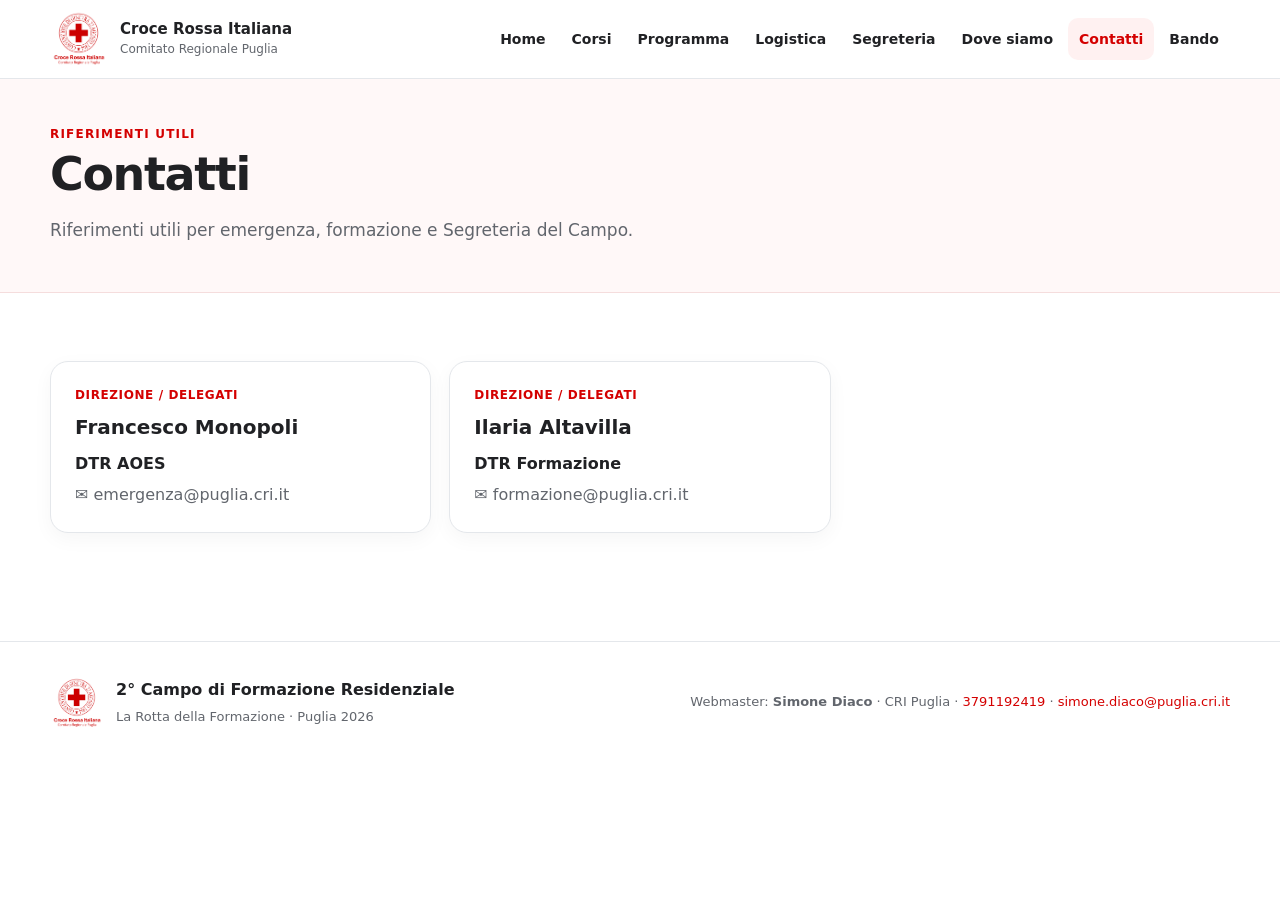
==== contatti.html @ 98f7eca7 "Add files via upload" ====
<!doctype html><html lang="it"><head><meta charset="utf-8"><meta name="viewport" content="width=device-width,initial-scale=1,viewport-fit=cover"><meta name="theme-color" content="#d40000"><title>Contatti | Campo Scuola CRI Puglia</title><meta name="description" content="Portale del 2° Campo di Formazione Residenziale CRI Puglia"><link rel="stylesheet" href="assets/css/style.css"></head><body><header class="topbar"><div class="container topbar-inner"><a class="brand" href="index.html"><img src="assets/img/logo-cri-puglia.png" alt="Croce Rossa Italiana - Comitato Regionale Puglia"><div class="brand-copy"><strong>Croce Rossa Italiana</strong><span>Comitato Regionale Puglia</span></div></a><nav class="nav"><a href="index.html">Home</a><a href="corsi.html">Corsi</a><a href="programma.html">Programma</a><a href="logistica.html">Logistica</a><a href="segreteria.html">Segreteria</a><a href="dove-siamo.html">Dove siamo</a><a class="active" href="contatti.html">Contatti</a><a href="bando.html">Bando</a></nav><button class="menu-btn" aria-label="Apri menu" aria-expanded="false">☰</button></div></header>
<main><section class="page-hero"><div class="container"><div class="kicker">Riferimenti utili</div><h1>Contatti</h1><p>Riferimenti utili per emergenza, formazione e Segreteria del Campo.</p></div></section><section class="section"><div class="container"><div class="contact-grid" data-contacts></div></div></section></main><footer class="footer"><div class="container footer-inner"><div class="footer-brand"><img src="assets/img/logo-cri-puglia.png" alt="CRI Puglia"><div><strong>2° Campo di Formazione Residenziale</strong><br><span style="color:var(--muted);font-size:13px">La Rotta della Formazione · Puglia 2026</span></div></div><p data-webmaster>Webmaster: Simone Diaco · CRI Puglia · 3791192419 · simone.diaco@puglia.cri.it</p></div></footer><script src="assets/js/config.js"></script><script src="assets/js/app.js"></script>
</body></html>
---- assets/css/style.css ----
:root{--cri:#d40000;--cri-dark:#a60000;--ink:#202124;--muted:#62666d;--line:#e4e7eb;--soft:#f7f7f8;--white:#fff;--shadow:0 12px 35px rgba(20,20,20,.08);--radius:18px;--max:1180px}*{box-sizing:border-box}html{scroll-behavior:smooth}body{margin:0;font-family:Inter,system-ui,-apple-system,"Segoe UI",Roboto,Arial,sans-serif;color:var(--ink);background:#fff;line-height:1.58}a{color:inherit}.container{width:min(calc(100% - 32px),var(--max));margin:auto}.topbar{position:sticky;top:0;z-index:100;background:rgba(255,255,255,.96);backdrop-filter:blur(12px);border-bottom:1px solid var(--line)}.topbar-inner{min-height:78px;display:flex;align-items:center;gap:24px}.brand{display:flex;align-items:center;gap:12px;text-decoration:none;min-width:max-content}.brand img{height:58px;width:auto;display:block}.brand-copy{display:flex;flex-direction:column;line-height:1.15}.brand-copy strong{font-size:15px}.brand-copy span{font-size:12px;color:var(--muted);margin-top:4px}.nav{margin-left:auto;display:flex;align-items:center;gap:4px}.nav a{text-decoration:none;padding:10px 11px;border-radius:10px;font-size:14px;font-weight:650}.nav a:hover,.nav a.active{background:#fff1f1;color:var(--cri)}.menu-btn{display:none;margin-left:auto;border:1px solid var(--line);background:#fff;border-radius:10px;width:44px;height:44px;font-size:22px}.hero{padding:64px 0 48px;background:linear-gradient(145deg,#fff 0%,#fff 54%,#fff1f1 100%)}.hero-grid{display:grid;grid-template-columns:1.1fr .9fr;gap:54px;align-items:center}.eyebrow{display:inline-flex;align-items:center;gap:8px;color:var(--cri);font-weight:800;text-transform:uppercase;letter-spacing:.09em;font-size:12px}.hero h1{font-size:clamp(40px,5.8vw,72px);line-height:.98;letter-spacing:-.045em;margin:18px 0 22px}.hero h1 span{color:var(--cri)}.hero p{font-size:18px;color:var(--muted);max-width:720px}.hero-actions{display:flex;gap:12px;flex-wrap:wrap;margin:28px 0}.btn{display:inline-flex;align-items:center;justify-content:center;gap:9px;border-radius:12px;padding:13px 18px;font-weight:750;text-decoration:none;border:1px solid transparent;cursor:pointer}.btn.primary{background:var(--cri);color:#fff}.btn.primary:hover{background:var(--cri-dark)}.btn.secondary{background:#fff;border-color:var(--line)}.btn.secondary:hover{border-color:#bbb}.field-logo-wrap{background:#fff;border:1px solid var(--line);border-radius:26px;padding:18px;box-shadow:var(--shadow)}.field-logo-wrap img{display:block;width:100%;border-radius:16px}.event-meta{display:grid;grid-template-columns:repeat(4,1fr);gap:12px;margin-top:30px}.meta-box{border-top:3px solid var(--cri);padding-top:10px}.meta-box b{display:block;font-size:13px}.meta-box span{font-size:13px;color:var(--muted)}.section{padding:68px 0}.section.soft{background:var(--soft)}.section-head{display:flex;justify-content:space-between;align-items:end;gap:24px;margin-bottom:30px}.section-head h2,.page-hero h1{font-size:clamp(30px,4vw,46px);line-height:1.08;letter-spacing:-.03em;margin:6px 0}.section-head p{max-width:570px;color:var(--muted);margin:0}.kicker{color:var(--cri);text-transform:uppercase;font-size:12px;font-weight:800;letter-spacing:.1em}.quick-grid{display:grid;grid-template-columns:repeat(4,1fr);gap:14px;margin-top:-24px;position:relative;z-index:2}.quick-card,.card{background:#fff;border:1px solid var(--line);border-radius:var(--radius);box-shadow:0 6px 20px rgba(20,20,20,.04)}.quick-card{padding:20px;text-decoration:none;transition:.18s}.quick-card:hover{transform:translateY(-3px);box-shadow:var(--shadow)}.quick-card .ico{font-size:24px}.quick-card b{display:block;margin-top:9px}.quick-card small{display:block;color:var(--muted);margin-top:3px}.grid-2{display:grid;grid-template-columns:repeat(2,1fr);gap:18px}.grid-3{display:grid;grid-template-columns:repeat(3,1fr);gap:18px}.card{padding:24px}.card h3{margin:0 0 10px}.card p:last-child{margin-bottom:0}.page-hero{padding:46px 0 32px;background:#fff8f8;border-bottom:1px solid #f5dddd}.page-hero p{color:var(--muted);max-width:780px;font-size:17px}.notice{padding:16px 18px;border-left:4px solid var(--cri);background:#fff4f4;border-radius:0 12px 12px 0}.list-clean{padding-left:20px}.list-clean li{margin:7px 0}.course-grid{display:grid;grid-template-columns:repeat(3,1fr);gap:18px}.course-card{display:flex;flex-direction:column}.course-code{display:inline-flex;align-self:flex-start;background:#fff1f1;color:var(--cri);font-weight:800;font-size:12px;padding:6px 9px;border-radius:999px}.course-card .btn{margin-top:auto}.course-card h3{margin:14px 0 8px}.course-meta{font-size:14px;color:var(--muted);margin-bottom:16px}.course-detail{display:grid;grid-template-columns:1.2fr .8fr;gap:24px}.aside-card{position:sticky;top:102px;height:max-content}.info-row{display:grid;grid-template-columns:150px 1fr;gap:16px;padding:13px 0;border-bottom:1px solid var(--line)}.info-row:last-child{border-bottom:0}.info-row b{font-size:13px}.info-row span{color:var(--muted)}.contact-grid{display:grid;grid-template-columns:repeat(3,1fr);gap:18px}.contact-card .role{color:var(--cri);font-weight:800;font-size:12px;text-transform:uppercase;letter-spacing:.05em}.contact-card .name{font-size:20px;font-weight:800;margin:7px 0}.contact-card a{display:block;color:var(--muted);text-decoration:none;margin-top:6px;word-break:break-word}.contact-card a:hover{color:var(--cri)}.map-wrap{border:1px solid var(--line);border-radius:var(--radius);overflow:hidden;box-shadow:var(--shadow);background:#fff}.map-wrap iframe{display:block;width:100%;height:520px;border:0}.pdf-frame{width:100%;height:78vh;border:1px solid var(--line);border-radius:14px;background:#f3f3f3}.footer{border-top:1px solid var(--line);background:#fff;padding:34px 0;margin-top:40px}.footer-inner{display:flex;align-items:center;justify-content:space-between;gap:24px}.footer-brand{display:flex;align-items:center;gap:12px}.footer-brand img{height:54px}.footer p{color:var(--muted);font-size:13px;margin:0;text-align:right}.footer a{color:var(--cri);text-decoration:none}.timeline{border-left:3px solid #f0c5c5;margin-left:8px;padding-left:24px}.timeline-item{position:relative;margin:0 0 26px}.timeline-item:before{content:"";position:absolute;left:-33px;top:7px;width:14px;height:14px;border-radius:50%;background:var(--cri);box-shadow:0 0 0 5px #fff}.timeline-item b{display:block}.timeline-item span{color:var(--muted)}.mobile-only{display:none}@media(max-width:980px){.nav{display:none;position:absolute;top:78px;left:0;right:0;background:#fff;border-bottom:1px solid var(--line);padding:10px 16px 18px;flex-direction:column;align-items:stretch}.nav.open{display:flex}.menu-btn{display:block}.hero-grid,.course-detail{grid-template-columns:1fr}.field-logo-wrap{max-width:600px}.event-meta{grid-template-columns:repeat(2,1fr)}.quick-grid{grid-template-columns:repeat(2,1fr)}.course-grid,.grid-3,.contact-grid{grid-template-columns:repeat(2,1fr)}.aside-card{position:static}.brand-copy{display:none}}@media(max-width:640px){.container{width:min(calc(100% - 24px),var(--max))}.topbar-inner{min-height:70px}.brand img{height:50px}.nav{top:70px}.hero{padding:38px 0 32px}.hero-grid{gap:28px}.hero h1{font-size:42px}.hero p{font-size:16px}.hero-actions .btn{flex:1 1 100%}.event-meta,.quick-grid,.grid-2,.grid-3,.course-grid,.contact-grid{grid-template-columns:1fr}.section{padding:48px 0}.section-head{display:block}.section-head p{margin-top:12px}.page-hero{padding:34px 0 24px}.info-row{grid-template-columns:1fr;gap:3px}.map-wrap iframe{height:420px}.pdf-frame{height:70vh}.footer-inner{display:block}.footer p{text-align:left;margin-top:18px}.footer-brand img{height:48px}.field-logo-wrap{padding:10px;border-radius:18px}.mobile-only{display:block}}

.course-actions{display:flex;flex-wrap:wrap;gap:10px;margin-top:14px}.course-actions .btn{margin:0}@media(max-width:640px){.course-actions{flex-direction:column}.course-actions .btn{width:100%;text-align:center}}
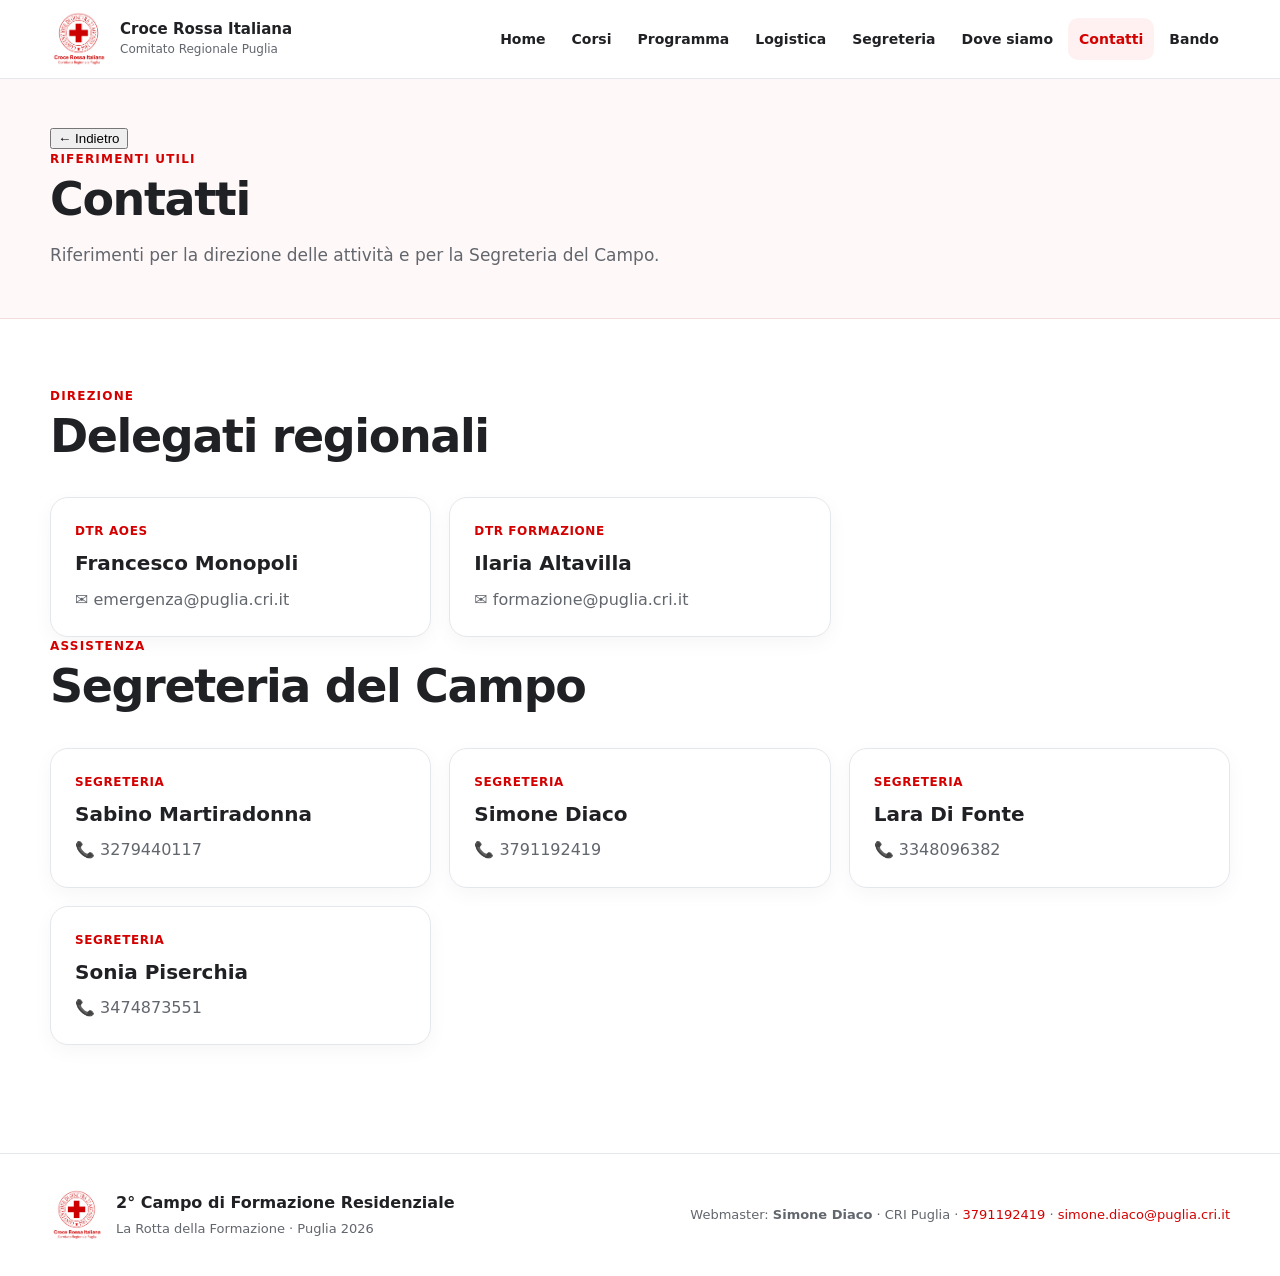
==== commit cd83aa36: "Separa contatti direzione e segreteria" ====
--- a/contatti.html
+++ b/contatti.html
@@ -1,3 +1,2 @@
 <!doctype html><html lang="it"><head><meta charset="utf-8"><meta name="viewport" content="width=device-width,initial-scale=1,viewport-fit=cover"><meta name="theme-color" content="#d40000"><title>Contatti | Campo Scuola CRI Puglia</title><meta name="description" content="Portale del 2° Campo di Formazione Residenziale CRI Puglia"><link rel="stylesheet" href="assets/css/style.css"></head><body><header class="topbar"><div class="container topbar-inner"><a class="brand" href="index.html"><img src="assets/img/logo-cri-puglia.png" alt="Croce Rossa Italiana - Comitato Regionale Puglia"><div class="brand-copy"><strong>Croce Rossa Italiana</strong><span>Comitato Regionale Puglia</span></div></a><nav class="nav"><a href="index.html">Home</a><a href="corsi.html">Corsi</a><a href="programma.html">Programma</a><a href="logistica.html">Logistica</a><a href="segreteria.html">Segreteria</a><a href="dove-siamo.html">Dove siamo</a><a class="active" href="contatti.html">Contatti</a><a href="bando.html">Bando</a></nav><button class="menu-btn" aria-label="Apri menu" aria-expanded="false">☰</button></div></header>
-<main><section class="page-hero"><div class="container"><div class="kicker">Riferimenti utili</div><h1>Contatti</h1><p>Riferimenti utili per emergenza, formazione e Segreteria del Campo.</p></div></section><section class="section"><div class="container"><div class="contact-grid" data-contacts></div></div></section></main><footer class="footer"><div class="container footer-inner"><div class="footer-brand"><img src="assets/img/logo-cri-puglia.png" alt="CRI Puglia"><div><strong>2° Campo di Formazione Residenziale</strong><br><span style="color:var(--muted);font-size:13px">La Rotta della Formazione · Puglia 2026</span></div></div><p data-webmaster>Webmaster: Simone Diaco · CRI Puglia · 3791192419 · simone.diaco@puglia.cri.it</p></div></footer><script src="assets/js/config.js"></script><script src="assets/js/app.js"></script>
-</body></html>+<main><section class="page-hero"><div class="container"><div class="kicker">Riferimenti utili</div><h1>Contatti</h1><p>Riferimenti per la direzione delle attività e per la Segreteria del Campo.</p></div></section><section class="section"><div class="container"><div class="contact-section"><div class="section-head compact"><div><div class="kicker">Direzione</div><h2>Delegati regionali</h2></div></div><div class="contact-grid" data-contacts data-contact-group="Direzione / Delegati"></div></div><div class="contact-section"><div class="section-head compact"><div><div class="kicker">Assistenza</div><h2>Segreteria del Campo</h2></div></div><div class="contact-grid" data-contacts data-contact-group="Segreteria del Campo"></div></div></div></section></main><footer class="footer"><div class="container footer-inner"><div class="footer-brand"><img src="assets/img/logo-cri-puglia.png" alt="CRI Puglia"><div><strong>2° Campo di Formazione Residenziale</strong><br><span style="color:var(--muted);font-size:13px">La Rotta della Formazione · Puglia 2026</span></div></div><p data-webmaster>Webmaster: Simone Diaco · CRI Puglia · 3791192419 · simone.diaco@puglia.cri.it</p></div></footer><script src="assets/js/config.js"></script><script src="assets/js/app.js"></script></body></html>
--- a/assets/css/style.css
+++ b/assets/css/style.css
@@ -1,3 +1 @@
-:root{--cri:#d40000;--cri-dark:#a60000;--ink:#202124;--muted:#62666d;--line:#e4e7eb;--soft:#f7f7f8;--white:#fff;--shadow:0 12px 35px rgba(20,20,20,.08);--radius:18px;--max:1180px}*{box-sizing:border-box}html{scroll-behavior:smooth}body{margin:0;font-family:Inter,system-ui,-apple-system,"Segoe UI",Roboto,Arial,sans-serif;color:var(--ink);background:#fff;line-height:1.58}a{color:inherit}.container{width:min(calc(100% - 32px),var(--max));margin:auto}.topbar{position:sticky;top:0;z-index:100;background:rgba(255,255,255,.96);backdrop-filter:blur(12px);border-bottom:1px solid var(--line)}.topbar-inner{min-height:78px;display:flex;align-items:center;gap:24px}.brand{display:flex;align-items:center;gap:12px;text-decoration:none;min-width:max-content}.brand img{height:58px;width:auto;display:block}.brand-copy{display:flex;flex-direction:column;line-height:1.15}.brand-copy strong{font-size:15px}.brand-copy span{font-size:12px;color:var(--muted);margin-top:4px}.nav{margin-left:auto;display:flex;align-items:center;gap:4px}.nav a{text-decoration:none;padding:10px 11px;border-radius:10px;font-size:14px;font-weight:650}.nav a:hover,.nav a.active{background:#fff1f1;color:var(--cri)}.menu-btn{display:none;margin-left:auto;border:1px solid var(--line);background:#fff;border-radius:10px;width:44px;height:44px;font-size:22px}.hero{padding:64px 0 48px;background:linear-gradient(145deg,#fff 0%,#fff 54%,#fff1f1 100%)}.hero-grid{display:grid;grid-template-columns:1.1fr .9fr;gap:54px;align-items:center}.eyebrow{display:inline-flex;align-items:center;gap:8px;color:var(--cri);font-weight:800;text-transform:uppercase;letter-spacing:.09em;font-size:12px}.hero h1{font-size:clamp(40px,5.8vw,72px);line-height:.98;letter-spacing:-.045em;margin:18px 0 22px}.hero h1 span{color:var(--cri)}.hero p{font-size:18px;color:var(--muted);max-width:720px}.hero-actions{display:flex;gap:12px;flex-wrap:wrap;margin:28px 0}.btn{display:inline-flex;align-items:center;justify-content:center;gap:9px;border-radius:12px;padding:13px 18px;font-weight:750;text-decoration:none;border:1px solid transparent;cursor:pointer}.btn.primary{background:var(--cri);color:#fff}.btn.primary:hover{background:var(--cri-dark)}.btn.secondary{background:#fff;border-color:var(--line)}.btn.secondary:hover{border-color:#bbb}.field-logo-wrap{background:#fff;border:1px solid var(--line);border-radius:26px;padding:18px;box-shadow:var(--shadow)}.field-logo-wrap img{display:block;width:100%;border-radius:16px}.event-meta{display:grid;grid-template-columns:repeat(4,1fr);gap:12px;margin-top:30px}.meta-box{border-top:3px solid var(--cri);padding-top:10px}.meta-box b{display:block;font-size:13px}.meta-box span{font-size:13px;color:var(--muted)}.section{padding:68px 0}.section.soft{background:var(--soft)}.section-head{display:flex;justify-content:space-between;align-items:end;gap:24px;margin-bottom:30px}.section-head h2,.page-hero h1{font-size:clamp(30px,4vw,46px);line-height:1.08;letter-spacing:-.03em;margin:6px 0}.section-head p{max-width:570px;color:var(--muted);margin:0}.kicker{color:var(--cri);text-transform:uppercase;font-size:12px;font-weight:800;letter-spacing:.1em}.quick-grid{display:grid;grid-template-columns:repeat(4,1fr);gap:14px;margin-top:-24px;position:relative;z-index:2}.quick-card,.card{background:#fff;border:1px solid var(--line);border-radius:var(--radius);box-shadow:0 6px 20px rgba(20,20,20,.04)}.quick-card{padding:20px;text-decoration:none;transition:.18s}.quick-card:hover{transform:translateY(-3px);box-shadow:var(--shadow)}.quick-card .ico{font-size:24px}.quick-card b{display:block;margin-top:9px}.quick-card small{display:block;color:var(--muted);margin-top:3px}.grid-2{display:grid;grid-template-columns:repeat(2,1fr);gap:18px}.grid-3{display:grid;grid-template-columns:repeat(3,1fr);gap:18px}.card{padding:24px}.card h3{margin:0 0 10px}.card p:last-child{margin-bottom:0}.page-hero{padding:46px 0 32px;background:#fff8f8;border-bottom:1px solid #f5dddd}.page-hero p{color:var(--muted);max-width:780px;font-size:17px}.notice{padding:16px 18px;border-left:4px solid var(--cri);background:#fff4f4;border-radius:0 12px 12px 0}.list-clean{padding-left:20px}.list-clean li{margin:7px 0}.course-grid{display:grid;grid-template-columns:repeat(3,1fr);gap:18px}.course-card{display:flex;flex-direction:column}.course-code{display:inline-flex;align-self:flex-start;background:#fff1f1;color:var(--cri);font-weight:800;font-size:12px;padding:6px 9px;border-radius:999px}.course-card .btn{margin-top:auto}.course-card h3{margin:14px 0 8px}.course-meta{font-size:14px;color:var(--muted);margin-bottom:16px}.course-detail{display:grid;grid-template-columns:1.2fr .8fr;gap:24px}.aside-card{position:sticky;top:102px;height:max-content}.info-row{display:grid;grid-template-columns:150px 1fr;gap:16px;padding:13px 0;border-bottom:1px solid var(--line)}.info-row:last-child{border-bottom:0}.info-row b{font-size:13px}.info-row span{color:var(--muted)}.contact-grid{display:grid;grid-template-columns:repeat(3,1fr);gap:18px}.contact-card .role{color:var(--cri);font-weight:800;font-size:12px;text-transform:uppercase;letter-spacing:.05em}.contact-card .name{font-size:20px;font-weight:800;margin:7px 0}.contact-card a{display:block;color:var(--muted);text-decoration:none;margin-top:6px;word-break:break-word}.contact-card a:hover{color:var(--cri)}.map-wrap{border:1px solid var(--line);border-radius:var(--radius);overflow:hidden;box-shadow:var(--shadow);background:#fff}.map-wrap iframe{display:block;width:100%;height:520px;border:0}.pdf-frame{width:100%;height:78vh;border:1px solid var(--line);border-radius:14px;background:#f3f3f3}.footer{border-top:1px solid var(--line);background:#fff;padding:34px 0;margin-top:40px}.footer-inner{display:flex;align-items:center;justify-content:space-between;gap:24px}.footer-brand{display:flex;align-items:center;gap:12px}.footer-brand img{height:54px}.footer p{color:var(--muted);font-size:13px;margin:0;text-align:right}.footer a{color:var(--cri);text-decoration:none}.timeline{border-left:3px solid #f0c5c5;margin-left:8px;padding-left:24px}.timeline-item{position:relative;margin:0 0 26px}.timeline-item:before{content:"";position:absolute;left:-33px;top:7px;width:14px;height:14px;border-radius:50%;background:var(--cri);box-shadow:0 0 0 5px #fff}.timeline-item b{display:block}.timeline-item span{color:var(--muted)}.mobile-only{display:none}@media(max-width:980px){.nav{display:none;position:absolute;top:78px;left:0;right:0;background:#fff;border-bottom:1px solid var(--line);padding:10px 16px 18px;flex-direction:column;align-items:stretch}.nav.open{display:flex}.menu-btn{display:block}.hero-grid,.course-detail{grid-template-columns:1fr}.field-logo-wrap{max-width:600px}.event-meta{grid-template-columns:repeat(2,1fr)}.quick-grid{grid-template-columns:repeat(2,1fr)}.course-grid,.grid-3,.contact-grid{grid-template-columns:repeat(2,1fr)}.aside-card{position:static}.brand-copy{display:none}}@media(max-width:640px){.container{width:min(calc(100% - 24px),var(--max))}.topbar-inner{min-height:70px}.brand img{height:50px}.nav{top:70px}.hero{padding:38px 0 32px}.hero-grid{gap:28px}.hero h1{font-size:42px}.hero p{font-size:16px}.hero-actions .btn{flex:1 1 100%}.event-meta,.quick-grid,.grid-2,.grid-3,.course-grid,.contact-grid{grid-template-columns:1fr}.section{padding:48px 0}.section-head{display:block}.section-head p{margin-top:12px}.page-hero{padding:34px 0 24px}.info-row{grid-template-columns:1fr;gap:3px}.map-wrap iframe{height:420px}.pdf-frame{height:70vh}.footer-inner{display:block}.footer p{text-align:left;margin-top:18px}.footer-brand img{height:48px}.field-logo-wrap{padding:10px;border-radius:18px}.mobile-only{display:block}}
-
-.course-actions{display:flex;flex-wrap:wrap;gap:10px;margin-top:14px}.course-actions .btn{margin:0}@media(max-width:640px){.course-actions{flex-direction:column}.course-actions .btn{width:100%;text-align:center}}
+:root{--cri:#d40000;--cri-dark:#a60000;--ink:#202124;--muted:#62666d;--line:#e4e7eb;--soft:#f7f7f8;--white:#fff;--shadow:0 12px 35px rgba(20,20,20,.08);--radius:18px;--max:1180px}*{box-sizing:border-box}html{scroll-behavior:smooth}body{margin:0;font-family:Inter,system-ui,-apple-system,"Segoe UI",Roboto,Arial,sans-serif;color:var(--ink);background:#fff;line-height:1.58}a{color:inherit}.container{width:min(calc(100% - 32px),var(--max));margin:auto}.topbar{position:sticky;top:0;z-index:100;background:rgba(255,255,255,.96);backdrop-filter:blur(12px);border-bottom:1px solid var(--line)}.topbar-inner{min-height:78px;display:flex;align-items:center;gap:24px}.brand{display:flex;align-items:center;gap:12px;text-decoration:none;min-width:max-content}.brand img{height:58px;width:auto;display:block}.brand-copy{display:flex;flex-direction:column;line-height:1.15}.brand-copy strong{font-size:15px}.brand-copy span{font-size:12px;color:var(--muted);margin-top:4px}.nav{margin-left:auto;display:flex;align-items:center;gap:4px}.nav a{text-decoration:none;padding:10px 11px;border-radius:10px;font-size:14px;font-weight:650}.nav a:hover,.nav a.active{background:#fff1f1;color:var(--cri)}.menu-btn{display:none;margin-left:auto;border:1px solid var(--line);background:#fff;border-radius:10px;width:44px;height:44px;font-size:22px}.hero{padding:64px 0 48px;background:linear-gradient(145deg,#fff 0%,#fff 54%,#fff1f1 100%)}.hero-grid{display:grid;grid-template-columns:1.1fr .9fr;gap:54px;align-items:center}.eyebrow{display:inline-flex;align-items:center;gap:8px;color:var(--cri);font-weight:800;text-transform:uppercase;letter-spacing:.09em;font-size:12px}.hero h1{font-size:clamp(40px,5.8vw,72px);line-height:.98;letter-spacing:-.045em;margin:18px 0 22px}.hero h1 span{color:var(--cri)}.hero p{font-size:18px;color:var(--muted);max-width:720px}.hero-actions{display:flex;gap:12px;flex-wrap:wrap;margin:28px 0}.btn{display:inline-flex;align-items:center;justify-content:center;gap:9px;border-radius:12px;padding:13px 18px;font-weight:750;text-decoration:none;border:1px solid transparent;cursor:pointer}.btn.primary{background:var(--cri);color:#fff}.btn.primary:hover{background:var(--cri-dark)}.btn.secondary{background:#fff;border-color:var(--line)}.btn.secondary:hover{border-color:#bbb}.field-logo-wrap{background:#fff;border:1px solid var(--line);border-radius:26px;padding:18px;box-shadow:var(--shadow)}.field-logo-wrap img{display:block;width:100%;border-radius:16px}.event-meta{display:grid;grid-template-columns:repeat(4,1fr);gap:12px;margin-top:30px}.meta-box{border-top:3px solid var(--cri);padding-top:10px}.meta-box b{display:block;font-size:13px}.meta-box span{font-size:13px;color:var(--muted)}.section{padding:68px 0}.section.soft{background:var(--soft)}.section-head{display:flex;justify-content:space-between;align-items:end;gap:24px;margin-bottom:30px}.section-head h2,.page-hero h1{font-size:clamp(30px,4vw,46px);line-height:1.08;letter-spacing:-.03em;margin:6px 0}.section-head p{max-width:570px;color:var(--muted);margin:0}.kicker{color:var(--cri);text-transform:uppercase;font-size:12px;font-weight:800;letter-spacing:.1em}.quick-grid{display:grid;grid-template-columns:repeat(4,1fr);gap:14px;margin-top:-24px;position:relative;z-index:2}.quick-card,.card{background:#fff;border:1px solid var(--line);border-radius:var(--radius);box-shadow:0 6px 20px rgba(20,20,20,.04)}.quick-card{padding:20px;text-decoration:none;transition:.18s}.quick-card:hover{transform:translateY(-3px);box-shadow:var(--shadow)}.quick-card .ico{font-size:24px}.quick-card b{display:block;margin-top:9px}.quick-card small{display:block;color:var(--muted);margin-top:3px}.grid-2{display:grid;grid-template-columns:repeat(2,1fr);gap:18px}.grid-3{display:grid;grid-template-columns:repeat(3,1fr);gap:18px}.card{padding:24px}.card h3{margin:0 0 10px}.card p:last-child{margin-bottom:0}.page-hero{padding:46px 0 32px;background:#fff8f8;border-bottom:1px solid #f5dddd}.page-hero p{color:var(--muted);max-width:780px;font-size:17px}.notice{padding:16px 18px;border-left:4px solid var(--cri);background:#fff4f4;border-radius:0 12px 12px 0}.list-clean{padding-left:20px}.list-clean li{margin:7px 0}.course-grid{display:grid;grid-template-columns:repeat(3,1fr);gap:20px}.course-card{display:flex;flex-direction:column;position:relative;overflow:hidden;min-height:310px;padding:26px;transition:transform .2s ease,box-shadow .2s ease,border-color .2s ease}.course-card:before{content:"";position:absolute;left:0;right:0;top:0;height:5px;background:linear-gradient(90deg,var(--cri),#ff5a5a)}.course-card:hover{transform:translateY(-5px);box-shadow:0 18px 40px rgba(30,30,30,.1);border-color:#e7bcbc}.course-code{display:inline-flex;align-self:flex-start;background:#fff1f1;color:var(--cri);font-weight:850;font-size:12px;padding:7px 11px;border-radius:999px;letter-spacing:.04em}.course-card h3{margin:18px 0 10px;font-size:20px;line-height:1.25}.course-meta{font-size:14px;color:var(--muted);margin-bottom:20px;padding:13px 0;border-top:1px solid #f0f0f0;border-bottom:1px solid #f0f0f0}.course-card .btn{margin-top:auto;width:100%;background:#fff7f7;border-color:#f2cccc;color:var(--cri)}.course-card .btn:hover{background:var(--cri);border-color:var(--cri);color:#fff}.course-detail{display:grid;grid-template-columns:1.2fr .8fr;gap:24px}.aside-card{position:sticky;top:102px;height:max-content}.info-row{display:grid;grid-template-columns:150px 1fr;gap:16px;padding:13px 0;border-bottom:1px solid var(--line)}.info-row:last-child{border-bottom:0}.info-row b{font-size:13px}.info-row span{color:var(--muted)}.contact-grid{display:grid;grid-template-columns:repeat(3,1fr);gap:18px}.contact-card .role{color:var(--cri);font-weight:800;font-size:12px;text-transform:uppercase;letter-spacing:.05em}.contact-card .name{font-size:20px;font-weight:800;margin:7px 0}.contact-card a{display:block;color:var(--muted);text-decoration:none;margin-top:6px;word-break:break-word}.contact-card a:hover{color:var(--cri)}.map-wrap{border:1px solid var(--line);border-radius:var(--radius);overflow:hidden;box-shadow:var(--shadow);background:#fff}.map-wrap iframe{display:block;width:100%;height:520px;border:0}.pdf-frame{width:100%;height:78vh;border:1px solid var(--line);border-radius:14px;background:#f3f3f3}.footer{border-top:1px solid var(--line);background:#fff;padding:34px 0;margin-top:40px}.footer-inner{display:flex;align-items:center;justify-content:space-between;gap:24px}.footer-brand{display:flex;align-items:center;gap:12px}.footer-brand img{height:54px}.footer p{color:var(--muted);font-size:13px;margin:0;text-align:right}.footer a{color:var(--cri);text-decoration:none}.timeline{border-left:3px solid #f0c5c5;margin-left:8px;padding-left:24px}.timeline-item{position:relative;margin:0 0 26px}.timeline-item:before{content:"";position:absolute;left:-33px;top:7px;width:14px;height:14px;border-radius:50%;background:var(--cri);box-shadow:0 0 0 5px #fff}.timeline-item b{display:block}.timeline-item span{color:var(--muted)}.mobile-only{display:none}.course-page-hero{background:linear-gradient(135deg,#fff 0%,#fff5f5 100%)}.course-info-card,.course-links-card{margin-bottom:18px}.muted-text{color:var(--muted);margin-top:-4px}.course-actions{display:flex;flex-wrap:wrap;gap:10px;margin-top:14px}.course-actions .btn{margin:0}.course-actions-grid{display:grid;grid-template-columns:repeat(2,minmax(0,1fr));gap:12px}.resource-link{display:flex;align-items:center;justify-content:space-between;gap:16px;text-decoration:none;border:1px solid var(--line);border-radius:14px;padding:16px 17px;font-weight:750;background:#fff;transition:.18s}.resource-link:hover{transform:translateY(-2px);box-shadow:0 10px 24px rgba(20,20,20,.08);border-color:#cfcfcf}.resource-link.gaia{border-left:4px solid #d40000}.resource-link.whatsapp{border-left:4px solid #23a455}.resource-link.programma{border-left:4px solid #188038}.resource-link.meet{border-left:4px solid #1a73e8}.resource-arrow{font-size:18px;color:var(--muted)}@media(max-width:980px){.nav{display:none;position:absolute;top:78px;left:0;right:0;background:#fff;border-bottom:1px solid var(--line);padding:10px 16px 18px;flex-direction:column;align-items:stretch}.nav.open{display:flex}.menu-btn{display:block}.hero-grid,.course-detail{grid-template-columns:1fr}.field-logo-wrap{max-width:600px}.event-meta{grid-template-columns:repeat(2,1fr)}.quick-grid{grid-template-columns:repeat(2,1fr)}.course-grid,.grid-3,.contact-grid{grid-template-columns:repeat(2,1fr)}.aside-card{position:static}.brand-copy{display:none}}@media(max-width:640px){.container{width:min(calc(100% - 24px),var(--max))}.topbar-inner{min-height:70px}.brand img{height:50px}.nav{top:70px}.hero{padding:38px 0 32px}.hero-grid{gap:28px}.hero h1{font-size:42px}.hero p{font-size:16px}.hero-actions .btn{flex:1 1 100%}.event-meta,.quick-grid,.grid-2,.grid-3,.course-grid,.contact-grid{grid-template-columns:1fr}.section{padding:48px 0}.section-head{display:block}.section-head p{margin-top:12px}.page-hero{padding:34px 0 24px}.info-row{grid-template-columns:1fr;gap:3px}.map-wrap iframe{height:420px}.pdf-frame{height:70vh}.footer-inner{display:block}.footer p{text-align:left;margin-top:18px}.footer-brand img{height:48px}.field-logo-wrap{padding:10px;border-radius:18px}.mobile-only{display:block}.course-actions{flex-direction:column}.course-actions .btn{width:100%;text-align:center}.course-actions-grid{grid-template-columns:1fr}.course-card{min-height:0;padding:22px}.resource-link{padding:15px}}
